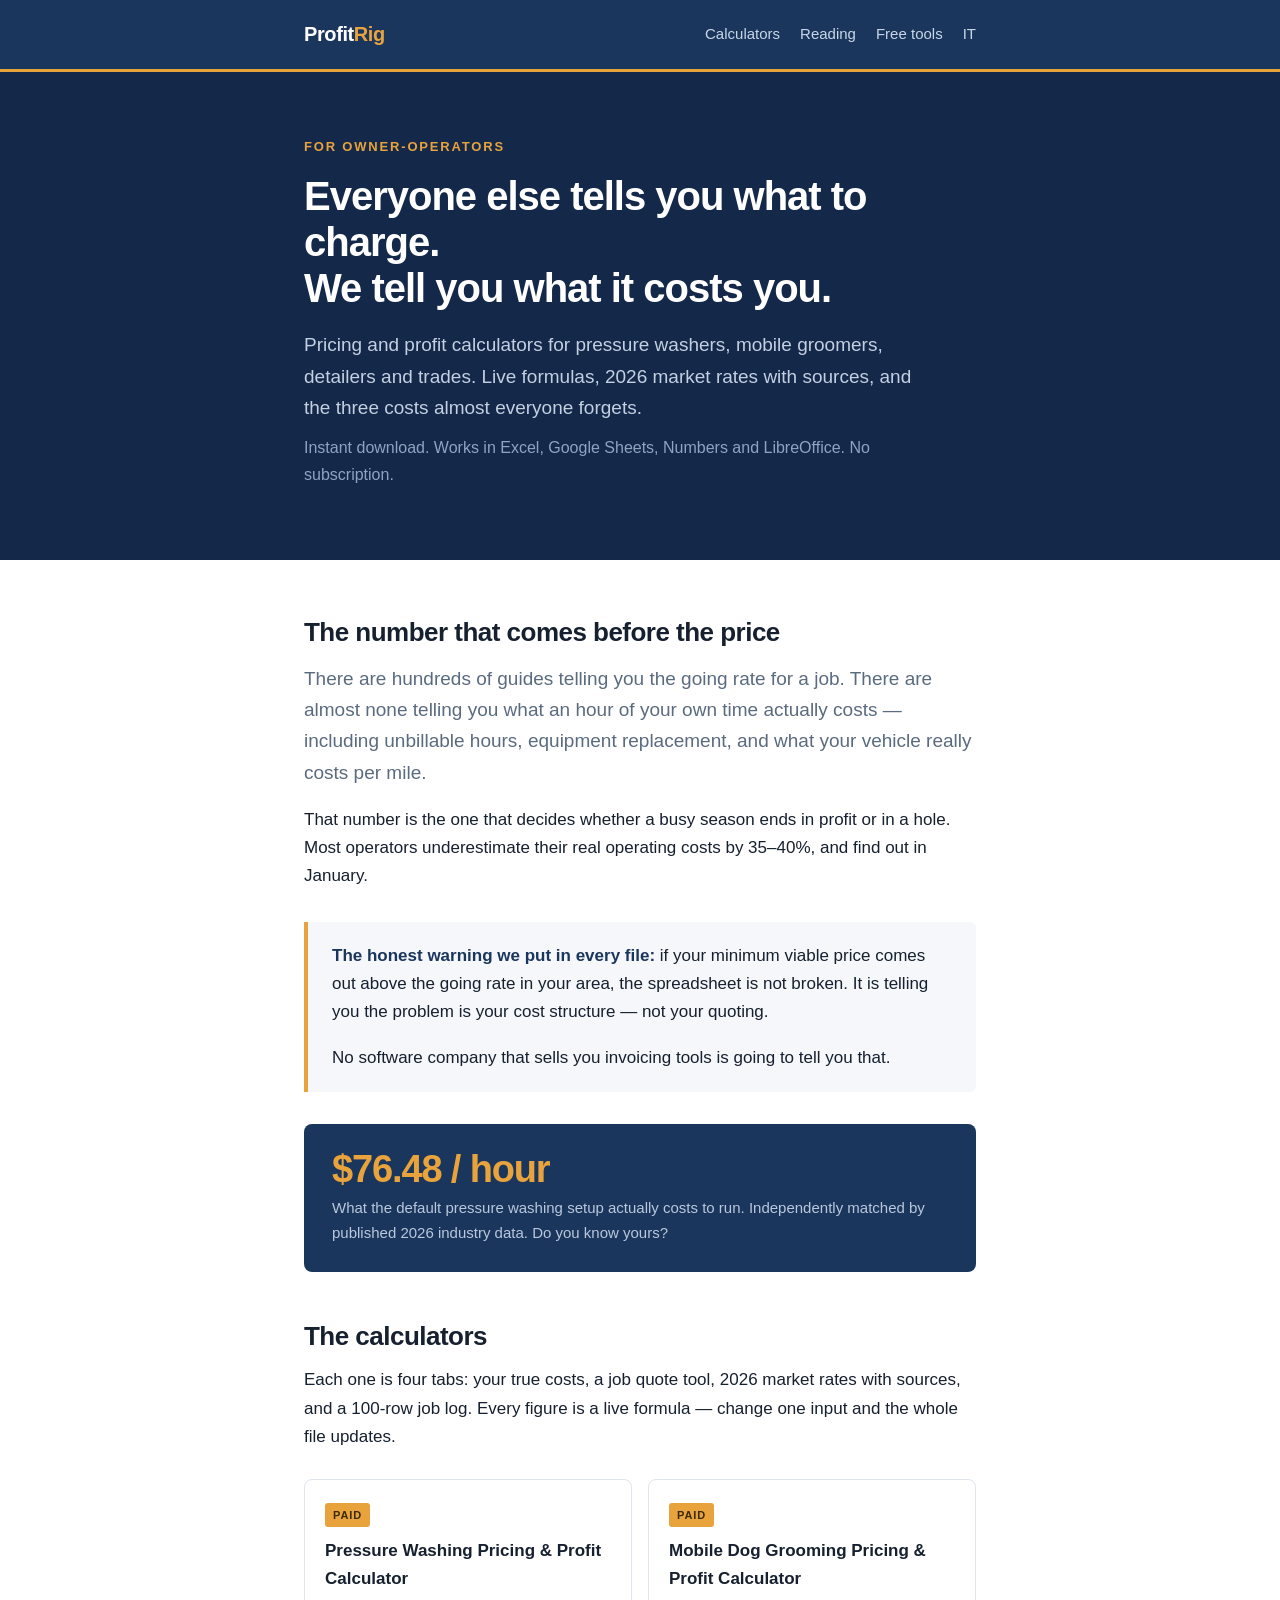
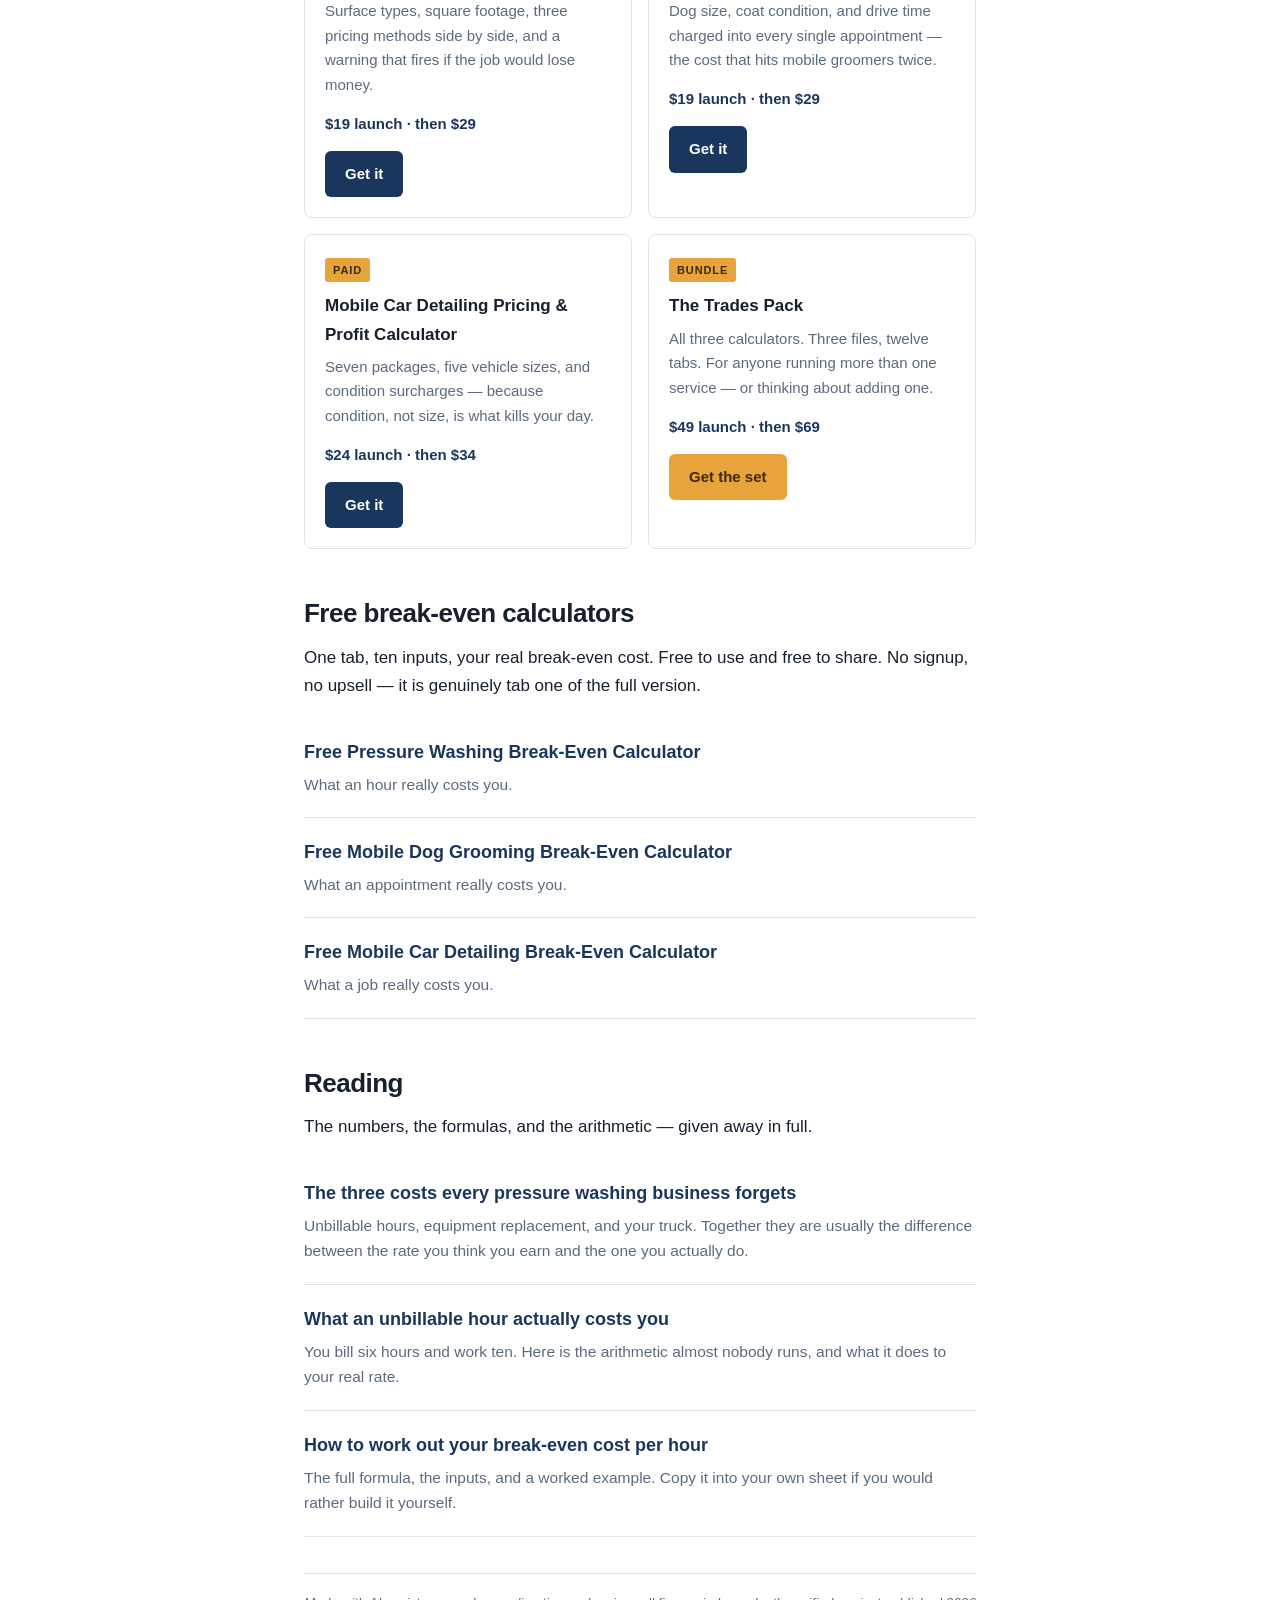
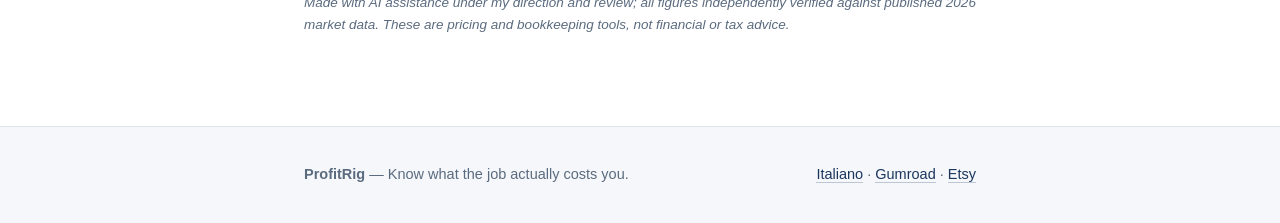
==== index.html @ 870aae38 "Create index.html" ====
<!DOCTYPE html>
<html lang="en">
<head>
<meta charset="utf-8">
<meta name="viewport" content="width=device-width,initial-scale=1">
<title>ProfitRig — Know what the job actually costs you</title>
<meta name="description" content="Pricing and profit calculators for owner-operators. Everyone else tells you what to charge. We tell you what it costs you.">
<link rel="alternate" hreflang="en" href="/profitrig/">
<link rel="alternate" hreflang="it" href="/profitrig/it/">
<link rel="stylesheet" href="style.css">
</head>
<body>

<header>
  <div class="wrap">
    <a class="logo" href="index.html">Profit<span>Rig</span></a>
    <nav>
      <a href="#calculators">Calculators</a>
      <a href="#reading">Reading</a>
      <a href="#free">Free tools</a>
      <a href="it/index.html">IT</a>
    </nav>
  </div>
</header>

<section class="hero">
  <div class="wrap">
    <p class="kicker">For owner-operators</p>
    <h1>Everyone else tells you what to charge.<br>We tell you what it costs you.</h1>
    <p>Pricing and profit calculators for pressure washers, mobile groomers, detailers and trades. Live formulas, 2026 market rates with sources, and the three costs almost everyone forgets.</p>
    <p class="sub">Instant download. Works in Excel, Google Sheets, Numbers and LibreOffice. No subscription.</p>
  </div>
</section>

<main>
<div class="wrap">

  <h2 style="margin-top:0">The number that comes before the price</h2>
  <p class="lede">There are hundreds of guides telling you the going rate for a job. There are almost none telling you what an hour of your own time actually costs &mdash; including unbillable hours, equipment replacement, and what your vehicle really costs per mile.</p>
  <p>That number is the one that decides whether a busy season ends in profit or in a hole. Most operators underestimate their real operating costs by 35&ndash;40%, and find out in January.</p>

  <div class="callout">
    <p><strong>The honest warning we put in every file:</strong> if your minimum viable price comes out above the going rate in your area, the spreadsheet is not broken. It is telling you the problem is your cost structure &mdash; not your quoting.</p>
    <p>No software company that sells you invoicing tools is going to tell you that.</p>
  </div>

  <div class="figure">
    <div class="big">$76.48 / hour</div>
    <div class="lbl">What the default pressure washing setup actually costs to run. Independently matched by published 2026 industry data. Do you know yours?</div>
  </div>

  <h2 id="calculators">The calculators</h2>
  <p>Each one is four tabs: your true costs, a job quote tool, 2026 market rates with sources, and a 100-row job log. Every figure is a live formula &mdash; change one input and the whole file updates.</p>

  <div class="cards">
    <div class="card">
      <span class="tag">Paid</span>
      <h3>Pressure Washing Pricing &amp; Profit Calculator</h3>
      <p>Surface types, square footage, three pricing methods side by side, and a warning that fires if the job would lose money.</p>
      <p class="price">$19 launch &middot; then $29</p>
      <a class="btn" href="https://profitrig.gumroad.com/l/pressure-washing-pricing-profit-calculator">Get it</a>
    </div>
    <div class="card">
      <span class="tag">Paid</span>
      <h3>Mobile Dog Grooming Pricing &amp; Profit Calculator</h3>
      <p>Dog size, coat condition, and drive time charged into every single appointment &mdash; the cost that hits mobile groomers twice.</p>
      <p class="price">$19 launch &middot; then $29</p>
      <a class="btn" href="https://profitrig.gumroad.com/l/mobile-dog-grooming-pricing-profit-calculator">Get it</a>
    </div>
    <div class="card">
      <span class="tag">Paid</span>
      <h3>Mobile Car Detailing Pricing &amp; Profit Calculator</h3>
      <p>Seven packages, five vehicle sizes, and condition surcharges &mdash; because condition, not size, is what kills your day.</p>
      <p class="price">$24 launch &middot; then $34</p>
      <a class="btn" href="https://profitrig.gumroad.com/l/mobile-car-detailing-pricing-profit-calculator">Get it</a>
    </div>
    <div class="card">
      <span class="tag">Bundle</span>
      <h3>The Trades Pack</h3>
      <p>All three calculators. Three files, twelve tabs. For anyone running more than one service &mdash; or thinking about adding one.</p>
      <p class="price">$49 launch &middot; then $69</p>
      <a class="btn gold" href="https://profitrig.gumroad.com/l/the-trades-pack">Get the set</a>
    </div>
  </div>

  <h2 id="free">Free break-even calculators</h2>
  <p>One tab, ten inputs, your real break-even cost. Free to use and free to share. No signup, no upsell &mdash; it is genuinely tab one of the full version.</p>
  <div class="post">
    <h3><a href="https://profitrig.gumroad.com/l/free-pressure-washing-break-even-calculator">Free Pressure Washing Break-Even Calculator</a></h3>
    <p>What an hour really costs you.</p>
  </div>
  <div class="post">
    <h3><a href="https://profitrig.gumroad.com/l/free-mobile-dog-grooming-break-even-calculator">Free Mobile Dog Grooming Break-Even Calculator</a></h3>
    <p>What an appointment really costs you.</p>
  </div>
  <div class="post">
    <h3><a href="https://profitrig.gumroad.com/l/free-mobile-car-detailing-break-even-calculator">Free Mobile Car Detailing Break-Even Calculator</a></h3>
    <p>What a job really costs you.</p>
  </div>

  <h2 id="reading">Reading</h2>
  <p>The numbers, the formulas, and the arithmetic &mdash; given away in full.</p>

  <div class="post">
    <h3><a href="three-forgotten-costs.html">The three costs every pressure washing business forgets</a></h3>
    <p>Unbillable hours, equipment replacement, and your truck. Together they are usually the difference between the rate you think you earn and the one you actually do.</p>
  </div>
  <div class="post">
    <h3><a href="unbillable-hour.html">What an unbillable hour actually costs you</a></h3>
    <p>You bill six hours and work ten. Here is the arithmetic almost nobody runs, and what it does to your real rate.</p>
  </div>
  <div class="post">
    <h3><a href="break-even-formula.html">How to work out your break-even cost per hour</a></h3>
    <p>The full formula, the inputs, and a worked example. Copy it into your own sheet if you would rather build it yourself.</p>
  </div>

  <p class="disclaim">Made with AI assistance under my direction and review; all figures independently verified against published 2026 market data. These are pricing and bookkeeping tools, not financial or tax advice.</p>

</div>
</main>

<footer>
  <div class="wrap">
    <div><strong>ProfitRig</strong> &mdash; Know what the job actually costs you.</div>
    <div><a href="it/index.html">Italiano</a> &middot; <a href="https://profitrig.gumroad.com/">Gumroad</a> &middot; <a href="https://www.etsy.com/shop/ProfitRig">Etsy</a></div>
  </div>
</footer>

</body>
</html>
---- style.css ----
:root{
  --navy:#1B365D;
  --navy-dark:#14284a;
  --gold:#E8A33D;
  --ink:#16202e;
  --muted:#5b6b7f;
  --line:#dfe5ec;
  --bg:#ffffff;
  --bg-soft:#f5f7fa;
  --max:720px;
}
*{box-sizing:border-box}
html{scroll-behavior:smooth}
body{
  margin:0;
  font-family:-apple-system,BlinkMacSystemFont,"Segoe UI",Inter,Helvetica,Arial,sans-serif;
  color:var(--ink);
  background:var(--bg);
  line-height:1.65;
  font-size:17px;
  -webkit-font-smoothing:antialiased;
}
a{color:var(--navy);text-decoration:none;border-bottom:1px solid rgba(27,54,93,.25)}
a:hover{border-bottom-color:var(--gold)}
.wrap{max-width:var(--max);margin:0 auto;padding:0 24px}
header{background:var(--navy);color:#fff;border-bottom:3px solid var(--gold)}
header .wrap{display:flex;align-items:center;justify-content:space-between;padding-top:18px;padding-bottom:18px;gap:16px;flex-wrap:wrap}
.logo{font-weight:800;font-size:20px;letter-spacing:-.02em;color:#fff;border:0}
.logo span{color:var(--gold)}
nav{display:flex;gap:20px;font-size:15px}
nav a{color:#c9d6e8;border:0}
nav a:hover{color:#fff}
.hero{background:var(--navy-dark);color:#fff;padding:64px 0 60px}
.hero h1{font-size:40px;line-height:1.15;margin:0 0 18px;letter-spacing:-.025em;font-weight:800}
.hero .kicker{color:var(--gold);font-weight:700;font-size:13px;letter-spacing:.14em;text-transform:uppercase;margin:0 0 16px}
.hero p{color:#c3d0e2;font-size:19px;margin:0 0 12px;max-width:620px}
.hero .sub{color:#8fa4c0;font-size:16px}
main{padding:56px 0 72px}
h2{font-size:26px;line-height:1.25;margin:48px 0 14px;letter-spacing:-.02em}
h3{font-size:19px;margin:32px 0 8px}
p{margin:0 0 18px}
hr{border:0;border-top:1px solid var(--line);margin:44px 0}
.lede{font-size:19px;color:var(--muted)}
.callout{background:var(--bg-soft);border-left:4px solid var(--gold);padding:20px 24px;margin:32px 0;border-radius:0 6px 6px 0}
.callout p:last-child{margin-bottom:0}
.callout strong{color:var(--navy)}
.figure{background:var(--navy);color:#fff;padding:26px 28px;border-radius:8px;margin:32px 0}
.figure .big{font-size:38px;font-weight:800;color:var(--gold);line-height:1;letter-spacing:-.03em}
.figure .lbl{color:#b9c8dd;font-size:15px;margin-top:8px}
table{width:100%;border-collapse:collapse;margin:28px 0;font-size:15.5px}
th,td{text-align:left;padding:11px 12px;border-bottom:1px solid var(--line)}
th{background:var(--bg-soft);font-weight:700;color:var(--navy);font-size:14px}
td.num{text-align:right;font-variant-numeric:tabular-nums}
.cards{display:grid;grid-template-columns:1fr;gap:16px;margin:28px 0}
@media(min-width:640px){.cards{grid-template-columns:1fr 1fr}}
.card{border:1px solid var(--line);border-radius:8px;padding:20px;background:#fff}
.card h3{margin:0 0 6px;font-size:17px}
.card p{font-size:15px;color:var(--muted);margin:0 0 14px}
.card .price{font-weight:700;color:var(--navy);font-size:15px}
.tag{display:inline-block;background:var(--gold);color:#3a2a08;font-size:11px;font-weight:800;letter-spacing:.08em;text-transform:uppercase;padding:3px 8px;border-radius:3px;margin-bottom:10px}
.tag.free{background:#1f7a4d;color:#fff}
.btn{display:inline-block;background:var(--navy);color:#fff;padding:11px 20px;border-radius:6px;font-weight:600;font-size:15px;border:0}
.btn:hover{background:var(--navy-dark);border:0}
.btn.gold{background:var(--gold);color:#3a2a08}
.post{padding:20px 0;border-bottom:1px solid var(--line)}
.post h3{margin:0 0 4px;font-size:18px}
.post h3 a{border:0}
.post p{margin:0;color:var(--muted);font-size:15.5px}
footer{background:var(--bg-soft);border-top:1px solid var(--line);padding:36px 0;font-size:14.5px;color:var(--muted)}
footer .wrap{display:flex;justify-content:space-between;gap:16px;flex-wrap:wrap}
.disclaim{font-size:13.5px;color:var(--muted);font-style:italic;margin-top:36px;padding-top:18px;border-top:1px solid var(--line)}
.back{font-size:14px;color:var(--muted);display:inline-block;margin-bottom:24px}
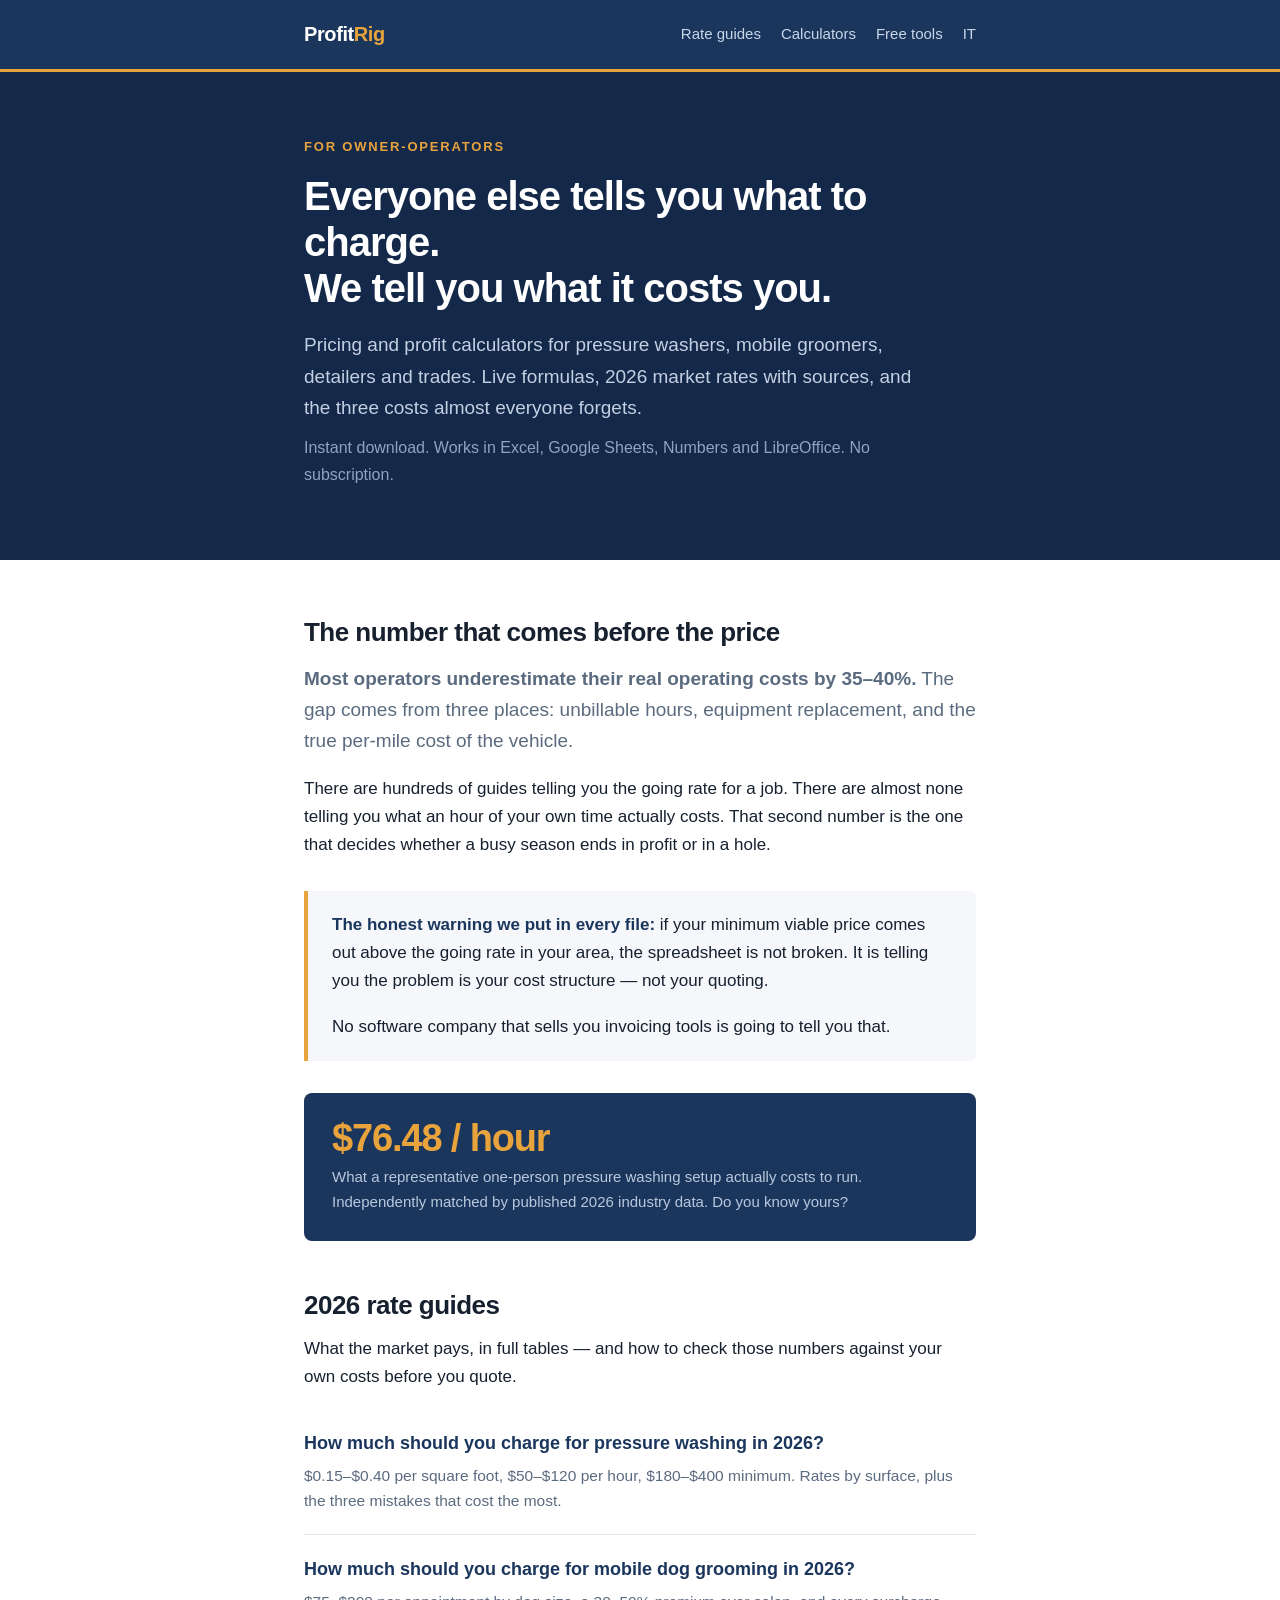
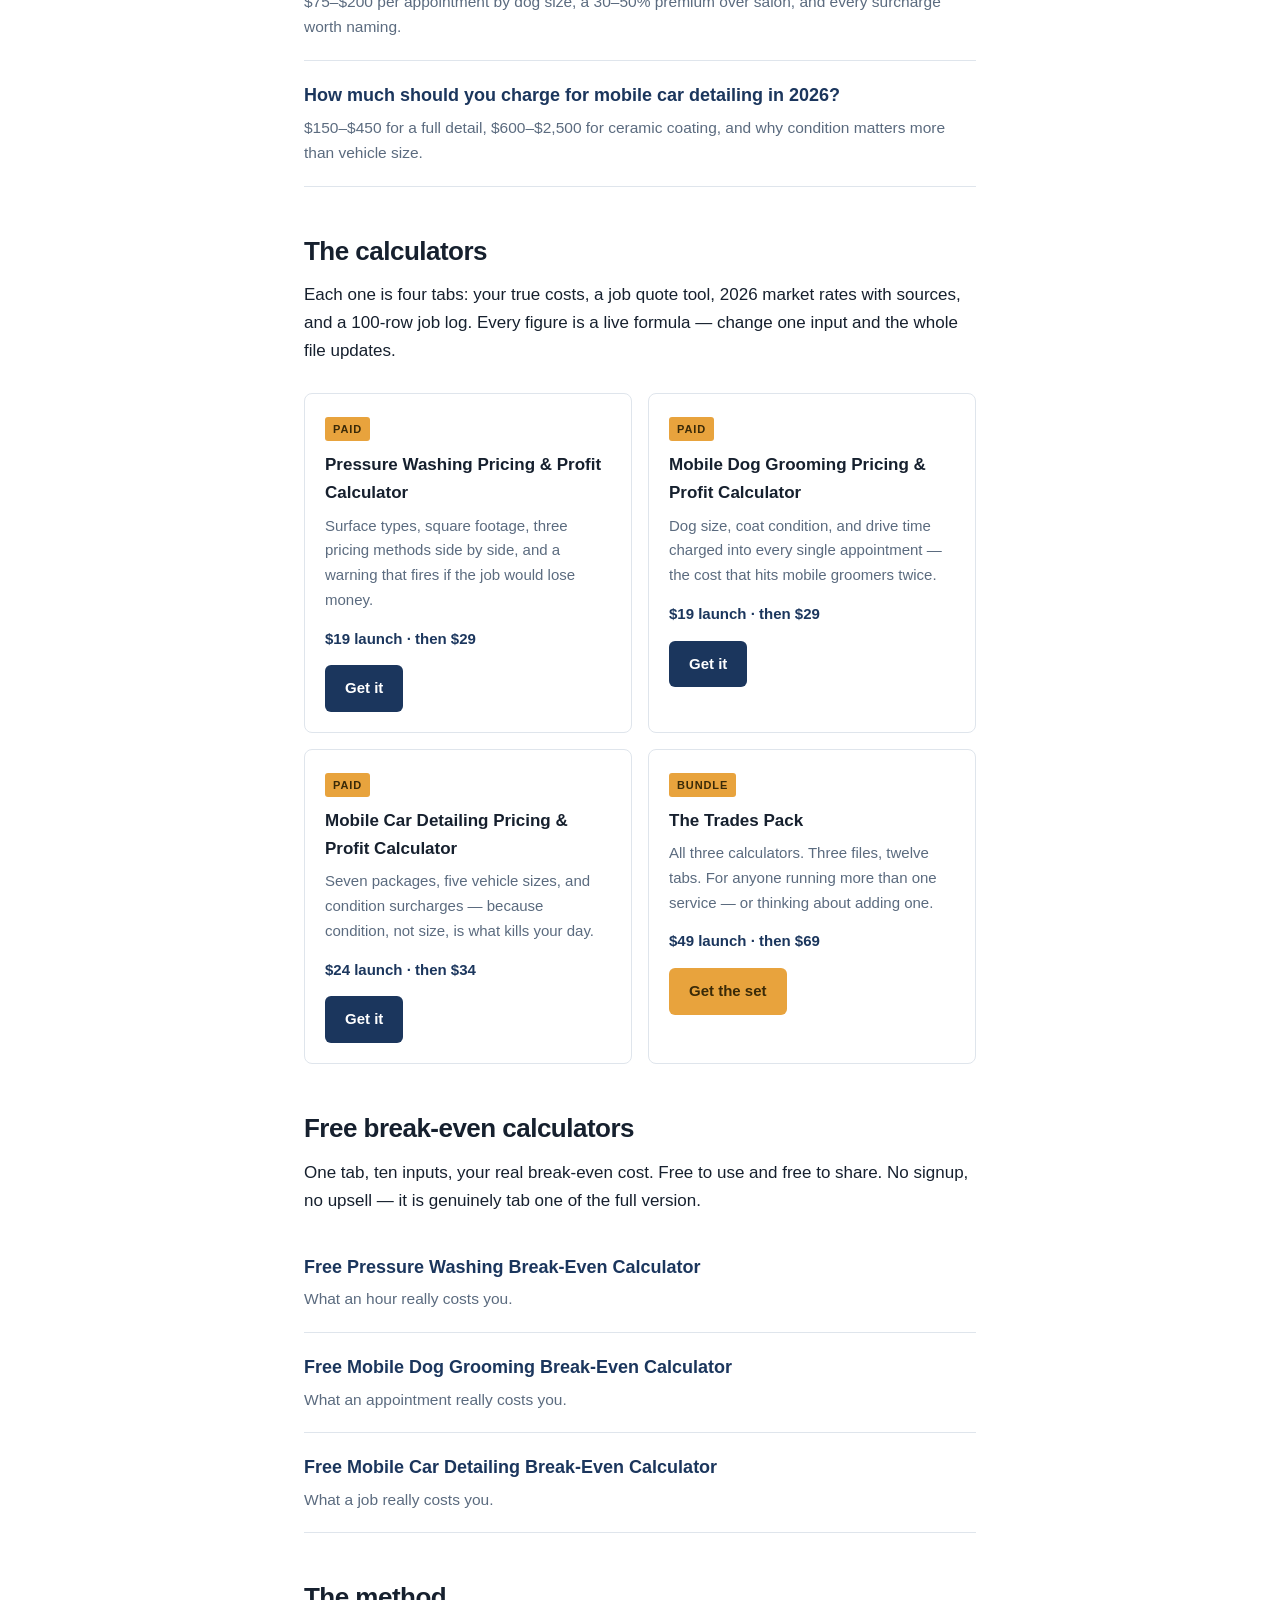
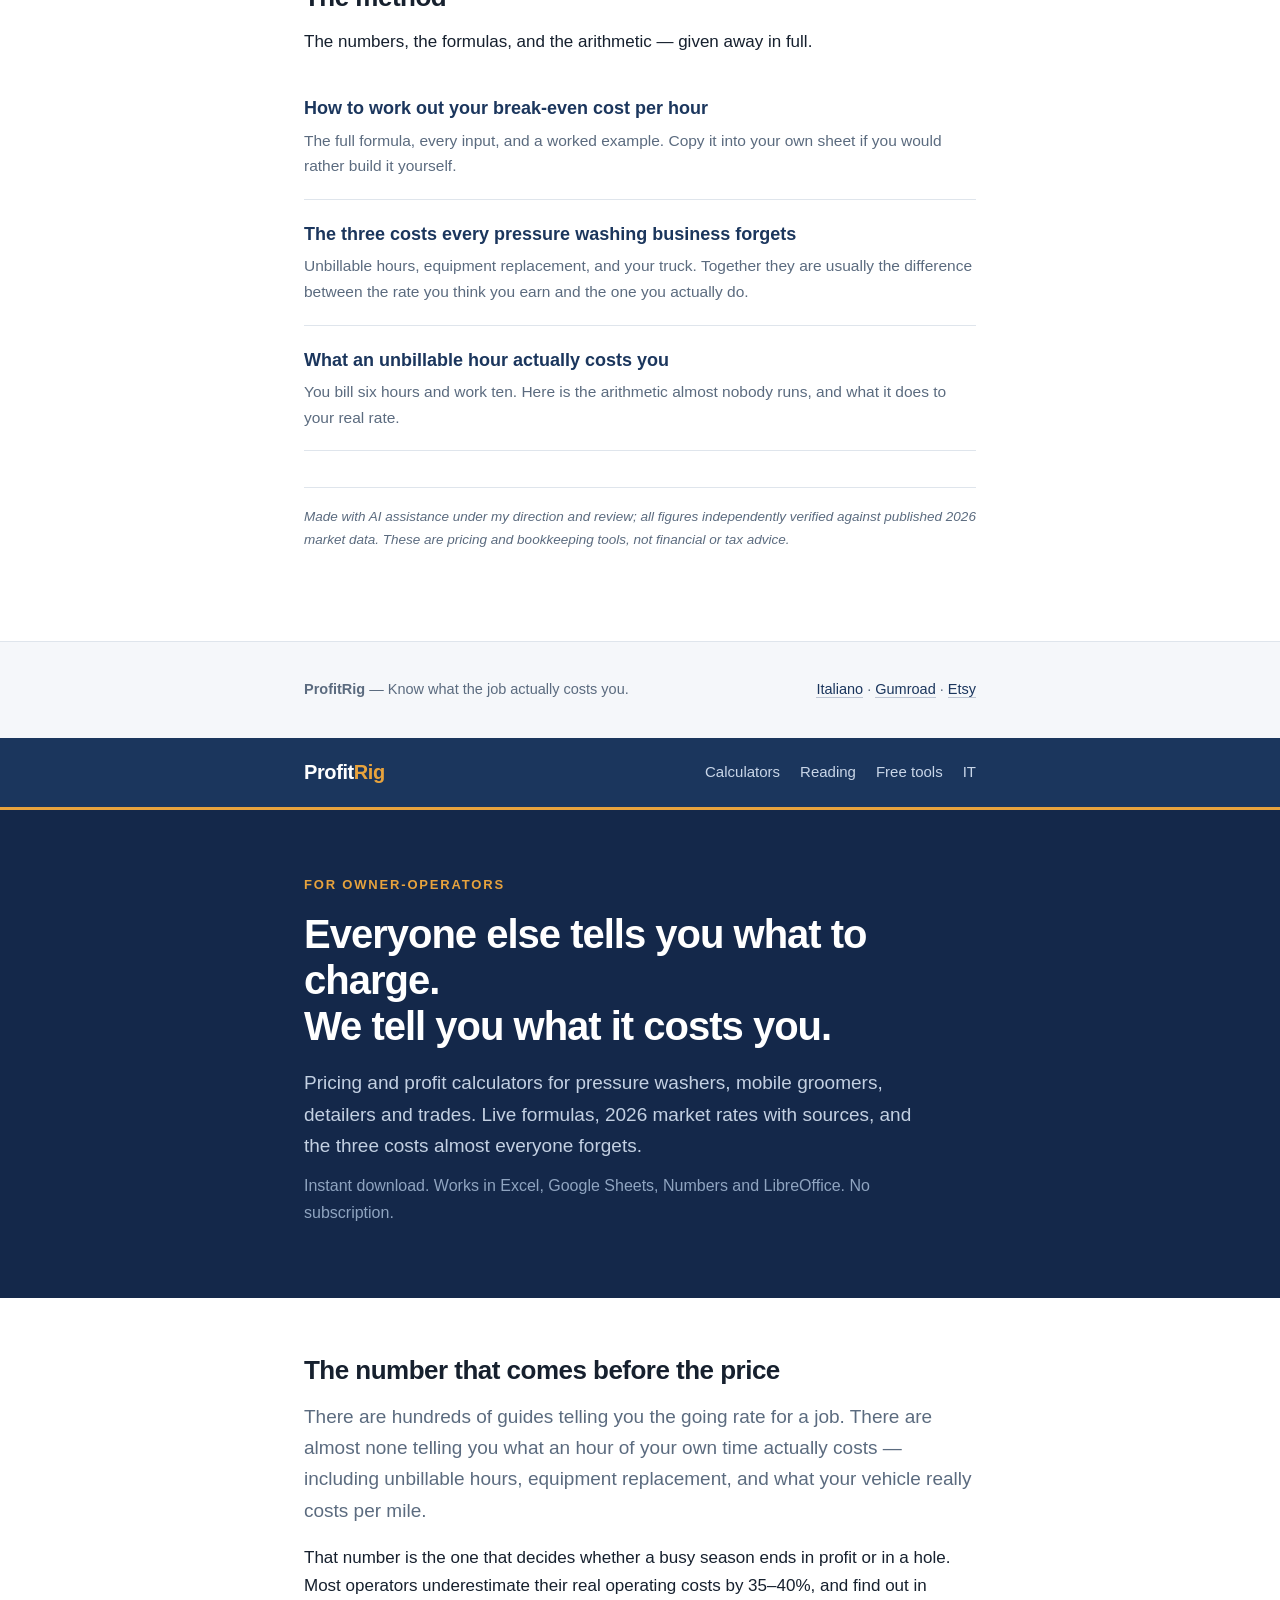
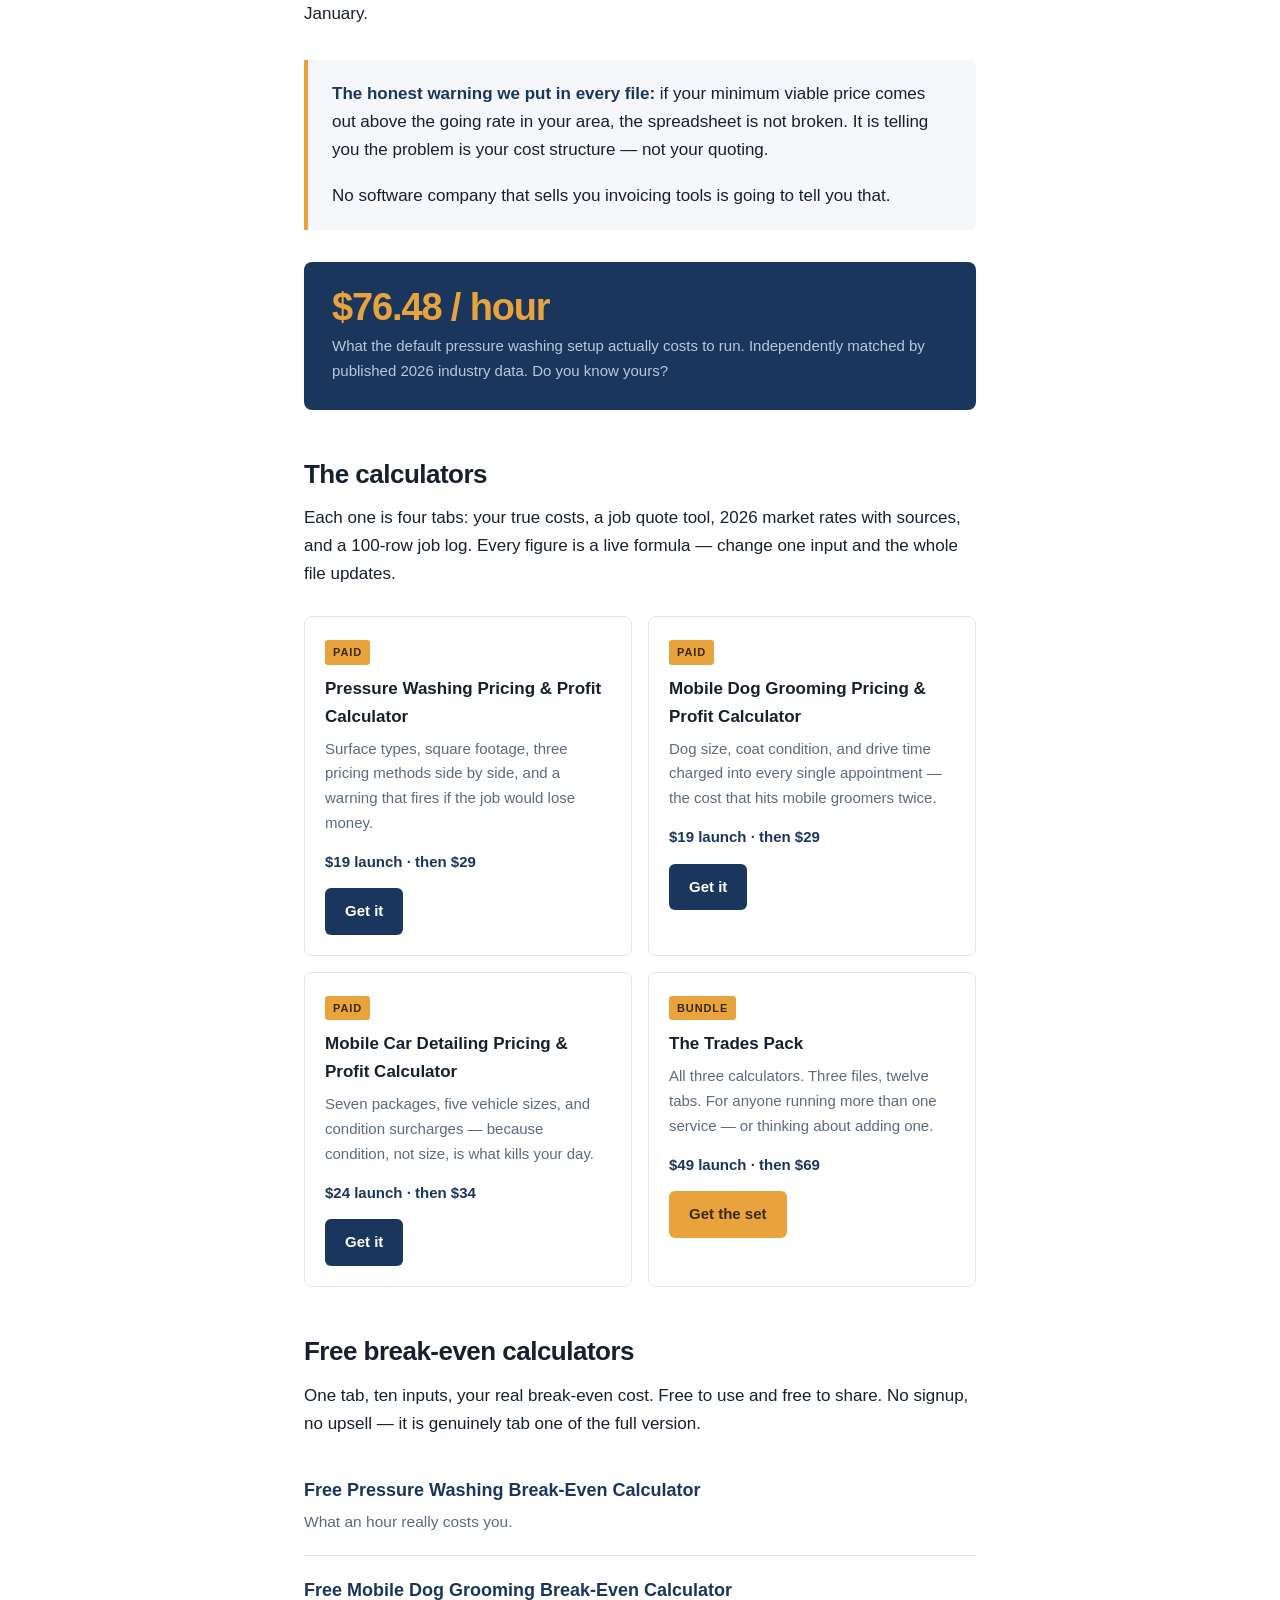
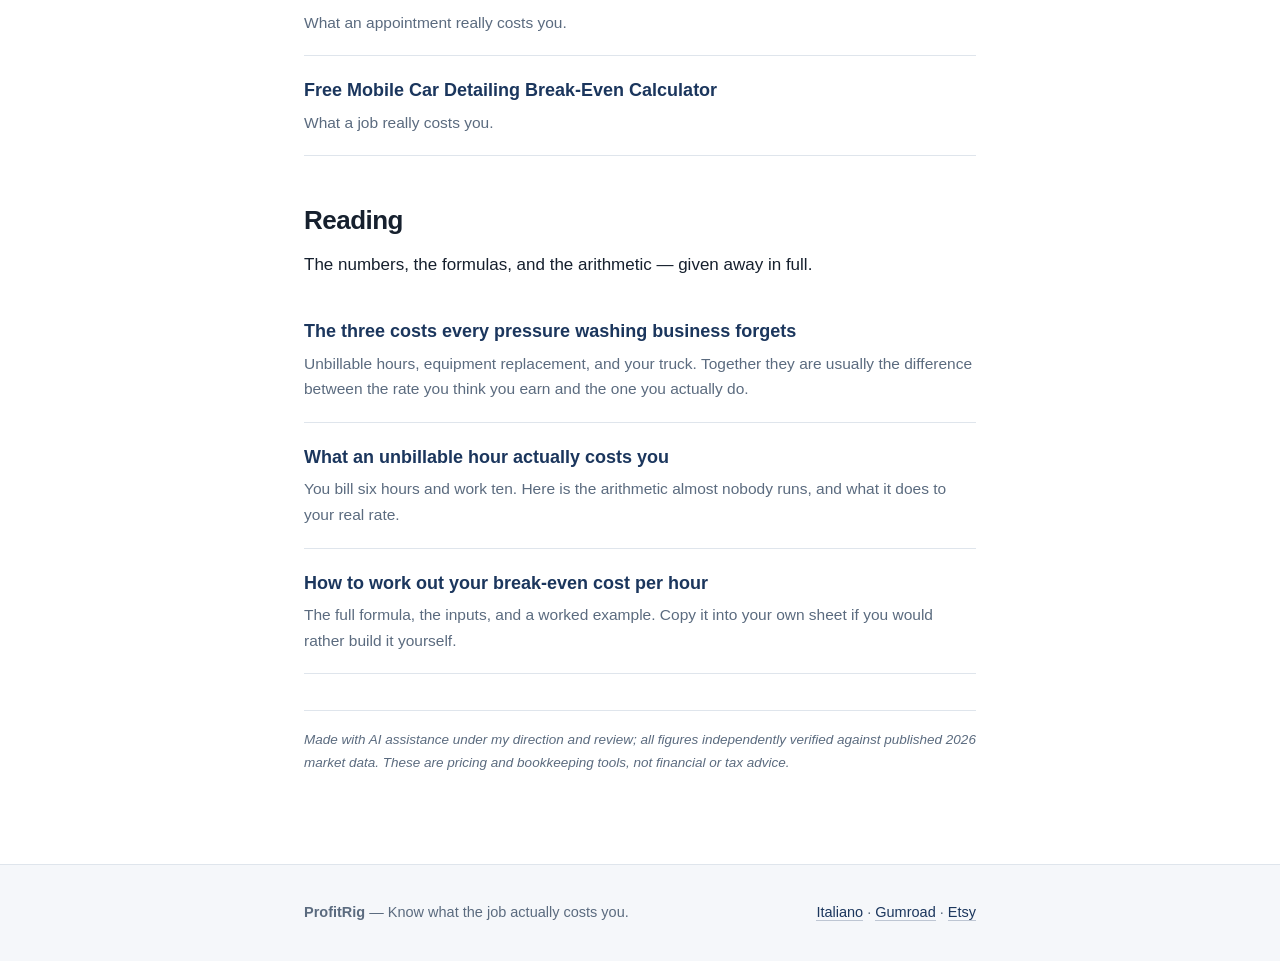
==== commit 38ca7d63: "Update index.html" ====
--- a/index.html
+++ b/index.html
@@ -1,4 +1,152 @@
 <!DOCTYPE html>
+<html lang="en">
+<head>
+<meta charset="utf-8">
+<meta name="viewport" content="width=device-width,initial-scale=1">
+<title>ProfitRig — Pricing calculators for owner-operators</title>
+<meta name="description" content="Everyone else tells you what to charge. We tell you what it costs you. Pricing and profit calculators for pressure washers, mobile groomers and detailers, plus free rate guides.">
+<link rel="canonical" href="https://marcozorzetto76.github.io/profitrig/">
+<link rel="alternate" hreflang="en" href="https://marcozorzetto76.github.io/profitrig/">
+<link rel="alternate" hreflang="it" href="https://marcozorzetto76.github.io/profitrig/it/">
+<link rel="stylesheet" href="style.css">
+<script type="application/ld+json">
+{"@context":"https://schema.org","@type":"Organization","name":"ProfitRig","url":"https://marcozorzetto76.github.io/profitrig/","slogan":"Know what the job actually costs you","description":"Pricing and profit calculators for owner-operators in the trades and mobile services.","sameAs":["https://profitrig.gumroad.com/","https://www.etsy.com/shop/ProfitRig"]}
+</script>
+</head>
+<body>
+
+<header>
+  <div class="wrap">
+    <a class="logo" href="index.html">Profit<span>Rig</span></a>
+    <nav>
+      <a href="#rates">Rate guides</a>
+      <a href="#calculators">Calculators</a>
+      <a href="#free">Free tools</a>
+      <a href="it/index.html">IT</a>
+    </nav>
+  </div>
+</header>
+
+<section class="hero">
+  <div class="wrap">
+    <p class="kicker">For owner-operators</p>
+    <h1>Everyone else tells you what to charge.<br>We tell you what it costs you.</h1>
+    <p>Pricing and profit calculators for pressure washers, mobile groomers, detailers and trades. Live formulas, 2026 market rates with sources, and the three costs almost everyone forgets.</p>
+    <p class="sub">Instant download. Works in Excel, Google Sheets, Numbers and LibreOffice. No subscription.</p>
+  </div>
+</section>
+
+<main>
+<div class="wrap">
+
+  <h2 style="margin-top:0">The number that comes before the price</h2>
+  <p class="lede"><strong>Most operators underestimate their real operating costs by 35&ndash;40%.</strong> The gap comes from three places: unbillable hours, equipment replacement, and the true per-mile cost of the vehicle.</p>
+  <p>There are hundreds of guides telling you the going rate for a job. There are almost none telling you what an hour of your own time actually costs. That second number is the one that decides whether a busy season ends in profit or in a hole.</p>
+
+  <div class="callout">
+    <p><strong>The honest warning we put in every file:</strong> if your minimum viable price comes out above the going rate in your area, the spreadsheet is not broken. It is telling you the problem is your cost structure &mdash; not your quoting.</p>
+    <p>No software company that sells you invoicing tools is going to tell you that.</p>
+  </div>
+
+  <div class="figure">
+    <div class="big">$76.48 / hour</div>
+    <div class="lbl">What a representative one-person pressure washing setup actually costs to run. Independently matched by published 2026 industry data. Do you know yours?</div>
+  </div>
+
+  <h2 id="rates">2026 rate guides</h2>
+  <p>What the market pays, in full tables &mdash; and how to check those numbers against your own costs before you quote.</p>
+
+  <div class="post">
+    <h3><a href="pressure-washing-rates.html">How much should you charge for pressure washing in 2026?</a></h3>
+    <p>$0.15&ndash;$0.40 per square foot, $50&ndash;$120 per hour, $180&ndash;$400 minimum. Rates by surface, plus the three mistakes that cost the most.</p>
+  </div>
+  <div class="post">
+    <h3><a href="mobile-dog-grooming-prices.html">How much should you charge for mobile dog grooming in 2026?</a></h3>
+    <p>$75&ndash;$200 per appointment by dog size, a 30&ndash;50% premium over salon, and every surcharge worth naming.</p>
+  </div>
+  <div class="post">
+    <h3><a href="mobile-car-detailing-prices.html">How much should you charge for mobile car detailing in 2026?</a></h3>
+    <p>$150&ndash;$450 for a full detail, $600&ndash;$2,500 for ceramic coating, and why condition matters more than vehicle size.</p>
+  </div>
+
+  <h2 id="calculators">The calculators</h2>
+  <p>Each one is four tabs: your true costs, a job quote tool, 2026 market rates with sources, and a 100-row job log. Every figure is a live formula &mdash; change one input and the whole file updates.</p>
+
+  <div class="cards">
+    <div class="card">
+      <span class="tag">Paid</span>
+      <h3>Pressure Washing Pricing &amp; Profit Calculator</h3>
+      <p>Surface types, square footage, three pricing methods side by side, and a warning that fires if the job would lose money.</p>
+      <p class="price">$19 launch &middot; then $29</p>
+      <a class="btn" href="https://profitrig.gumroad.com/l/pressure-washing-pricing-profit-calculator">Get it</a>
+    </div>
+    <div class="card">
+      <span class="tag">Paid</span>
+      <h3>Mobile Dog Grooming Pricing &amp; Profit Calculator</h3>
+      <p>Dog size, coat condition, and drive time charged into every single appointment &mdash; the cost that hits mobile groomers twice.</p>
+      <p class="price">$19 launch &middot; then $29</p>
+      <a class="btn" href="https://profitrig.gumroad.com/l/mobile-dog-grooming-pricing-profit-calculator">Get it</a>
+    </div>
+    <div class="card">
+      <span class="tag">Paid</span>
+      <h3>Mobile Car Detailing Pricing &amp; Profit Calculator</h3>
+      <p>Seven packages, five vehicle sizes, and condition surcharges &mdash; because condition, not size, is what kills your day.</p>
+      <p class="price">$24 launch &middot; then $34</p>
+      <a class="btn" href="https://profitrig.gumroad.com/l/mobile-car-detailing-pricing-profit-calculator">Get it</a>
+    </div>
+    <div class="card">
+      <span class="tag">Bundle</span>
+      <h3>The Trades Pack</h3>
+      <p>All three calculators. Three files, twelve tabs. For anyone running more than one service &mdash; or thinking about adding one.</p>
+      <p class="price">$49 launch &middot; then $69</p>
+      <a class="btn gold" href="https://profitrig.gumroad.com/l/the-trades-pack">Get the set</a>
+    </div>
+  </div>
+
+  <h2 id="free">Free break-even calculators</h2>
+  <p>One tab, ten inputs, your real break-even cost. Free to use and free to share. No signup, no upsell &mdash; it is genuinely tab one of the full version.</p>
+  <div class="post">
+    <h3><a href="https://profitrig.gumroad.com/l/free-pressure-washing-break-even-calculator">Free Pressure Washing Break-Even Calculator</a></h3>
+    <p>What an hour really costs you.</p>
+  </div>
+  <div class="post">
+    <h3><a href="https://profitrig.gumroad.com/l/free-mobile-dog-grooming-break-even-calculator">Free Mobile Dog Grooming Break-Even Calculator</a></h3>
+    <p>What an appointment really costs you.</p>
+  </div>
+  <div class="post">
+    <h3><a href="https://profitrig.gumroad.com/l/free-mobile-car-detailing-break-even-calculator">Free Mobile Car Detailing Break-Even Calculator</a></h3>
+    <p>What a job really costs you.</p>
+  </div>
+
+  <h2 id="reading">The method</h2>
+  <p>The numbers, the formulas, and the arithmetic &mdash; given away in full.</p>
+  <div class="post">
+    <h3><a href="break-even-formula.html">How to work out your break-even cost per hour</a></h3>
+    <p>The full formula, every input, and a worked example. Copy it into your own sheet if you would rather build it yourself.</p>
+  </div>
+  <div class="post">
+    <h3><a href="three-forgotten-costs.html">The three costs every pressure washing business forgets</a></h3>
+    <p>Unbillable hours, equipment replacement, and your truck. Together they are usually the difference between the rate you think you earn and the one you actually do.</p>
+  </div>
+  <div class="post">
+    <h3><a href="unbillable-hour.html">What an unbillable hour actually costs you</a></h3>
+    <p>You bill six hours and work ten. Here is the arithmetic almost nobody runs, and what it does to your real rate.</p>
+  </div>
+
+  <p class="disclaim">Made with AI assistance under my direction and review; all figures independently verified against published 2026 market data. These are pricing and bookkeeping tools, not financial or tax advice.</p>
+
+</div>
+</main>
+
+<footer>
+  <div class="wrap">
+    <div><strong>ProfitRig</strong> &mdash; Know what the job actually costs you.</div>
+    <div><a href="it/index.html">Italiano</a> &middot; <a href="https://profitrig.gumroad.com/">Gumroad</a> &middot; <a href="https://www.etsy.com/shop/ProfitRig">Etsy</a></div>
+  </div>
+</footer>
+
+</body>
+</html><!DOCTYPE html>
 <html lang="en">
 <head>
 <meta charset="utf-8">
